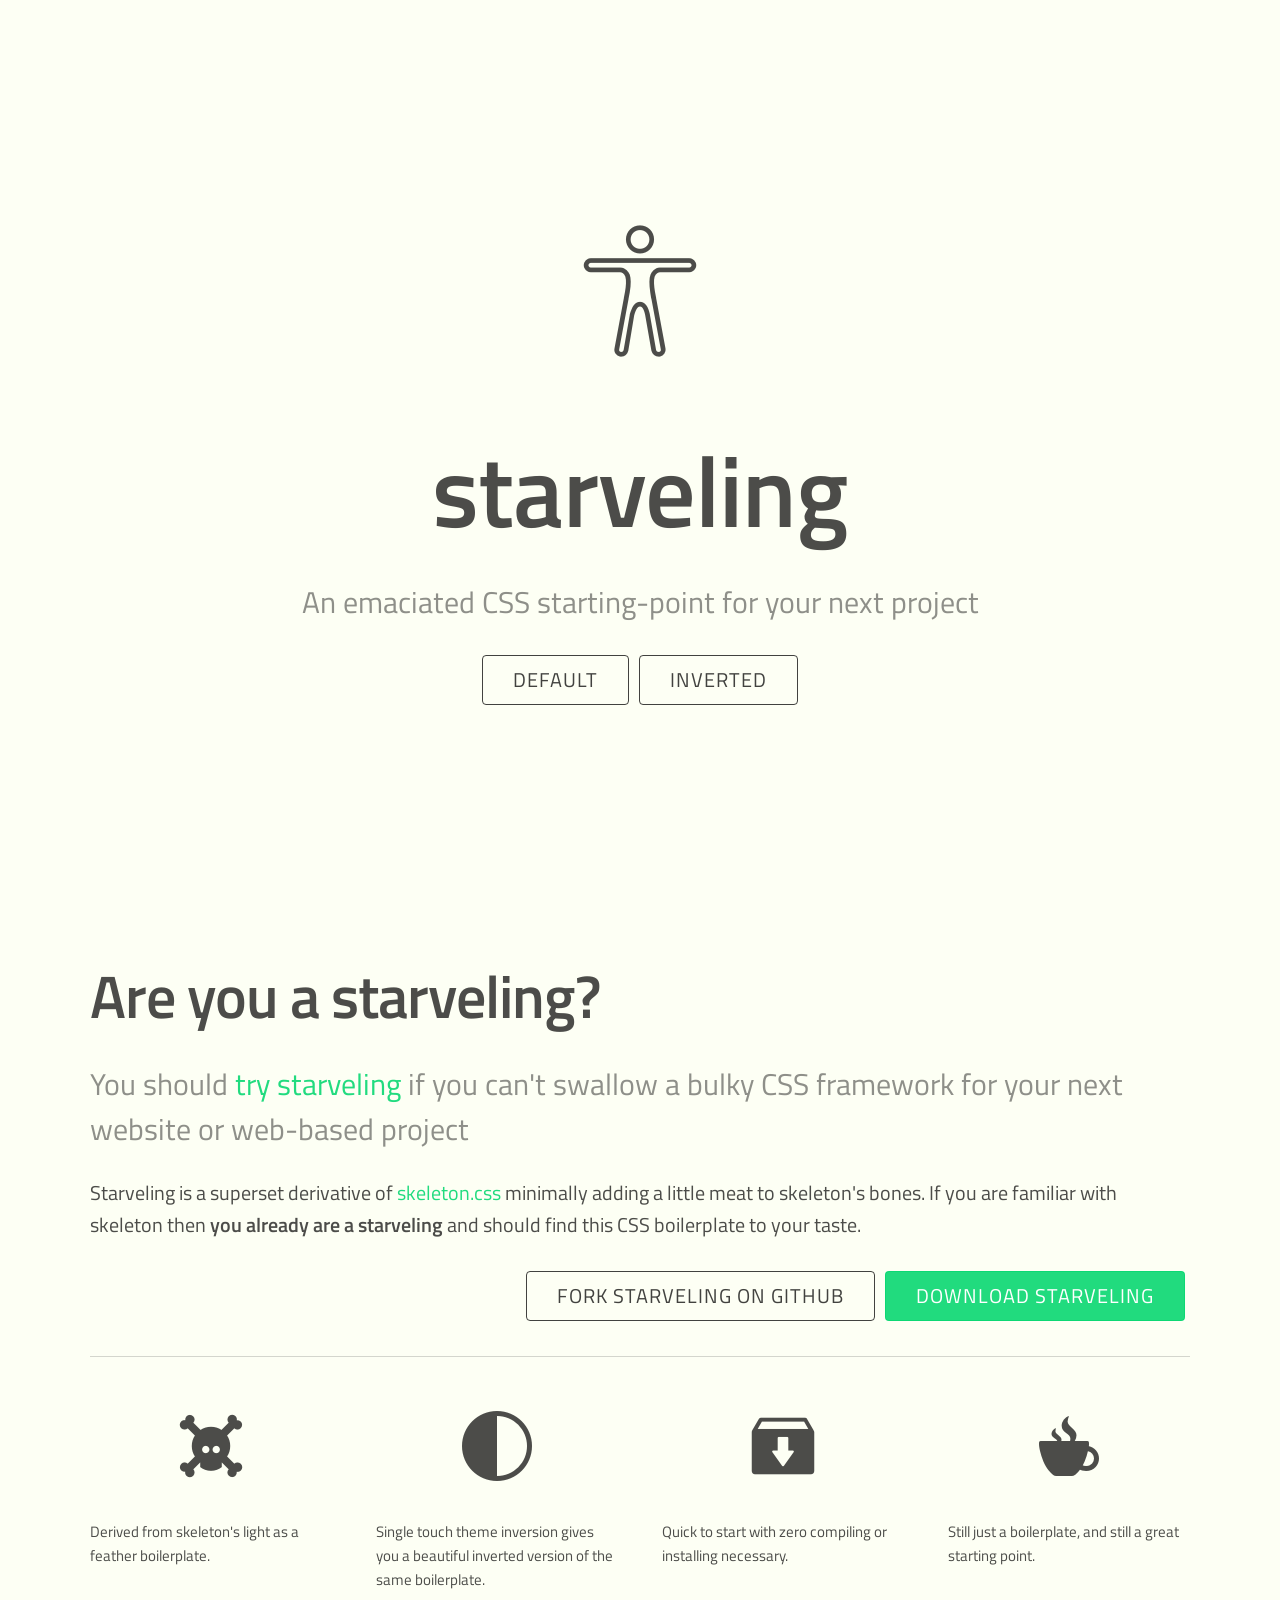
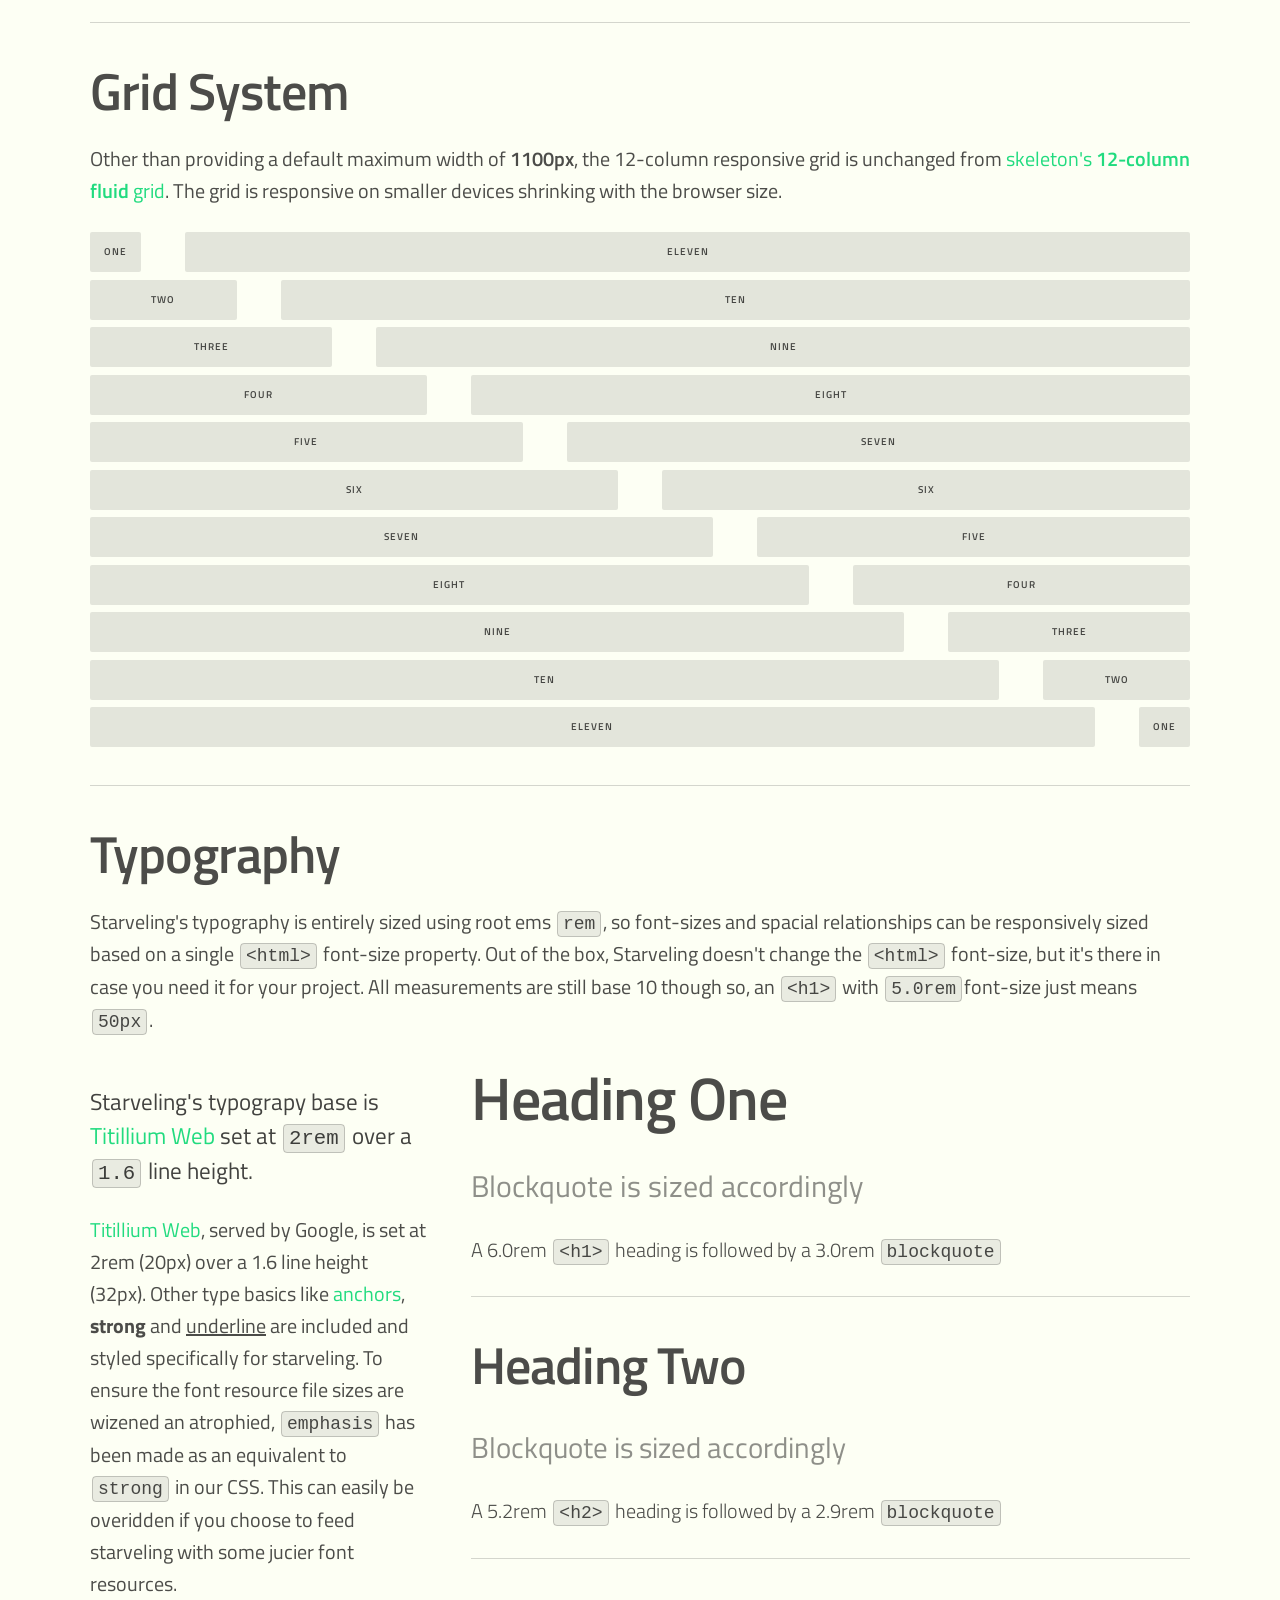
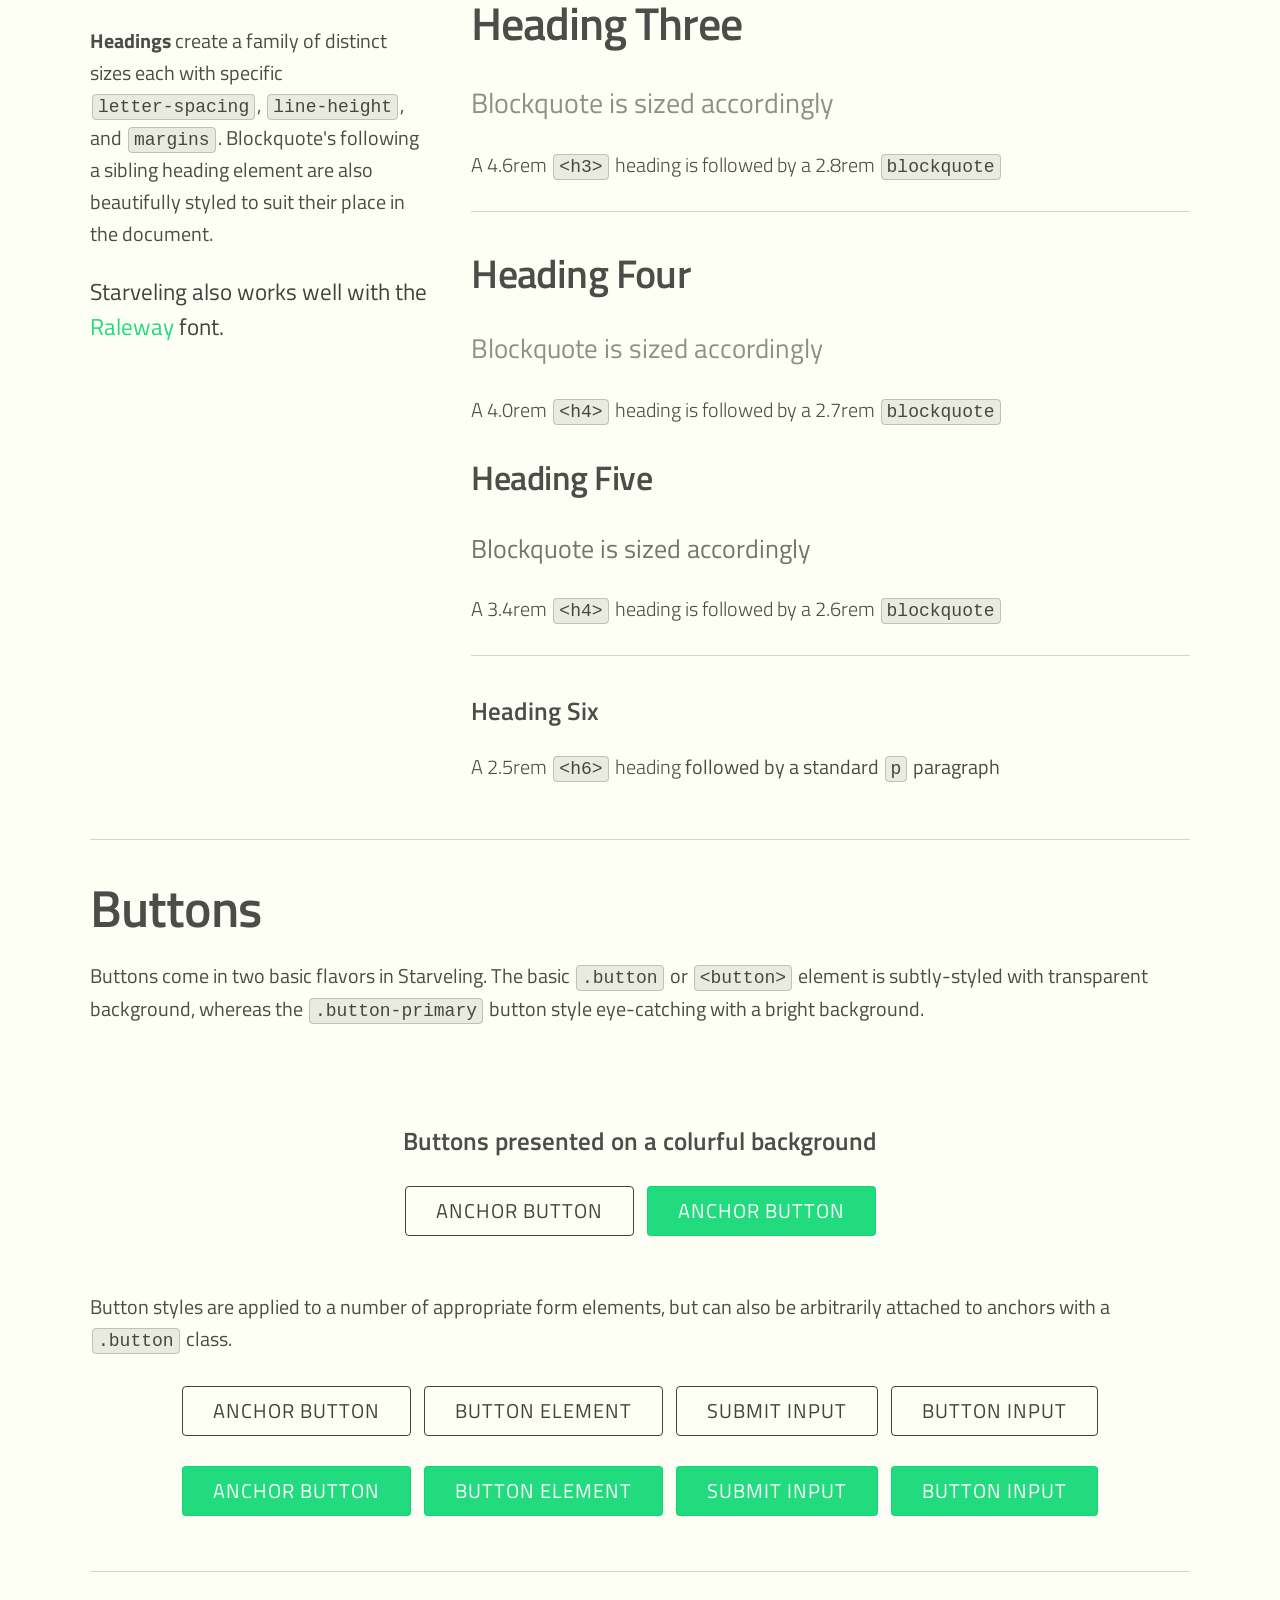
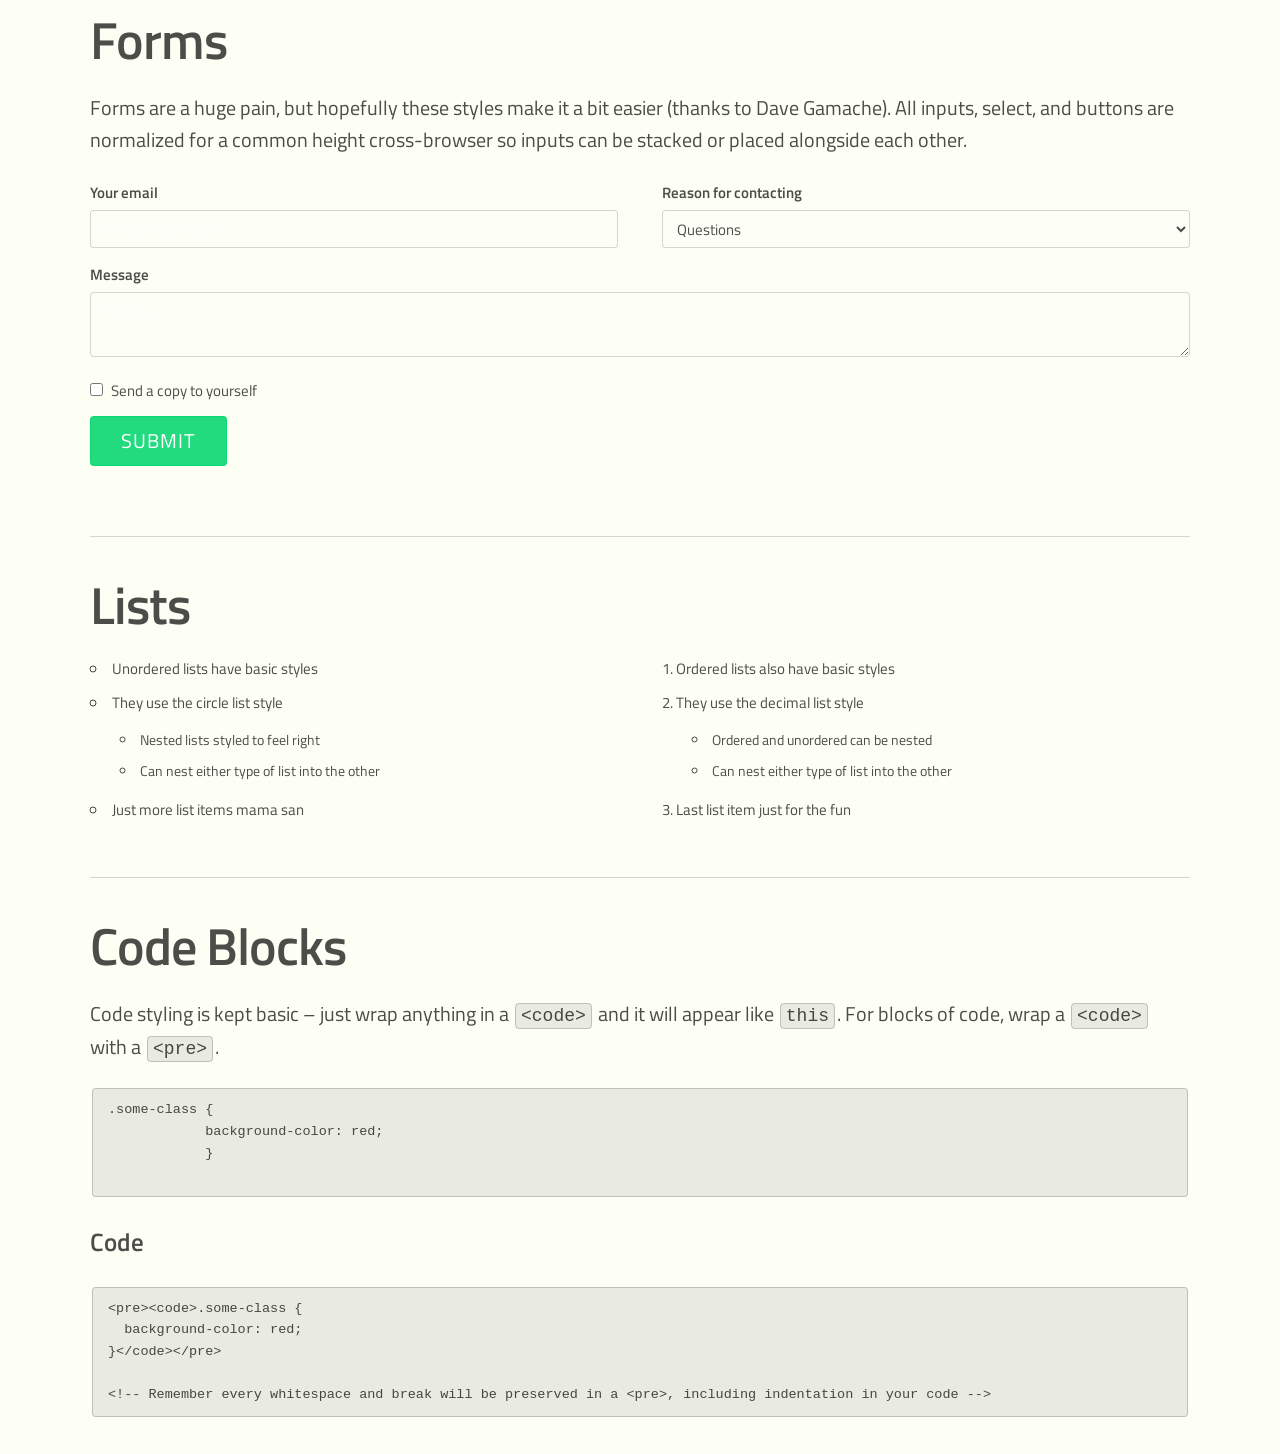
==== demo/index.html @ 649c333c "initial" ====
<!DOCTYPE html>
<html lang="en">
<head>

    <!-- Basic Page Needs -->
    <meta charset="utf-8">
    <title>Starveling - An emaciated CSS starting-point for your next project</title>
    <meta name="description" content="Starveling - An emaciated CSS starting-point for your next project">
    <meta name="author" content="Lee Tagg">
    <meta name="viewport" content="width=device-width, initial-scale=1">
    <link href='https://fonts.googleapis.com/css?family=Titillium+Web:300,400,600' rel='stylesheet' type='text/css'>
    <link rel="stylesheet" href="../css/normalize.css">
    <link rel="stylesheet" href="../css/starveling.css">
    <link rel="stylesheet" href="demo.css">
    <link rel="icon" type="image/png" href="images/favicon.png">
</head>
<body>
<div class="mega">
    <div class="row">
        <div class="twelve column">
            <i class="icon-starveling"></i>
            <h1>starveling</h1>
            <blockquote>An emaciated CSS starting-point for your next project</blockquote>
            <div class="u-well">
                <a class="button" href="index.html" >Default</a><a class="button" href="index.html?inverted#inverted" >Inverted</a>
            </div>
        </div>
    </div>
</div>
<div class="container">
    <div class="row">
        <div class="twelve column">
            <h1>Are you a starveling?</h1>
            <blockquote>You should <a href="#">try starveling</a> if you can't swallow a bulky CSS framework for your next website or web-based project</blockquote>
            <p>Starveling is a superset derivative of <a href="http://getskeleton.com">skeleton.css</a> minimally adding a little meat to skeleton's bones. If you are familiar with skeleton then <em>you already are a starveling</em> and should find this CSS boilerplate to your taste. </blockquote>
            <div class="u-well">
                <a class="button button-primary u-pull-right" href="https://anycode.io" >DOWNLOAD STARVELING</a>
                <a class="button u-pull-right" href="https://anycode.io">FORK STARVELING ON GITHUB</a>
            </div>
        </div>
    </div>
    <hr>
    <div class="row">
        <div class="twelve column">
            <div class="value-props row">
                <div class="three columns value-prop">
                    <i class="icon-skeleton"></i>
                    Derived from skeleton's light as a feather boilerplate.
                </div>
                <div class="three columns value-prop">
                    <i class="icon-invert"></i>
                    Single touch theme inversion gives you a beautiful inverted version of the same boilerplate.
                </div>
                <div class="three columns value-prop">
                    <i class="icon-download"></i>
                    Quick to start with zero compiling or installing necessary.
                </div>
                <div class="three columns value-prop">
                    <i class="icon-coffee"></i>
                    Still just a boilerplate, and still a great starting point.
                </div>
            </div>
        </div>
    </div>
    <hr>
    <div class="row">
        <h2>Grid System</h2>
        <!-- Grid -->
        <div class="docs-section" id="grid">
            <p>Other than providing a default maximum width of <em>1100px</em>, the 12-column responsive grid is unchanged from <a href="http://getskeleton.com/#grid">skeleton's <em>12-column fluid</em> grid</a>. The grid is responsive on smaller devices shrinking with the browser size.</p>
            <div class="example-grid docs-example">
                <div class="row">
                    <div class="one column">One</div>
                    <div class="eleven columns">Eleven</div>
                </div>
                <div class="row">
                    <div class="two columns">Two</div>
                    <div class="ten columns">Ten</div>
                </div>
                <div class="row">
                    <div class="three columns">Three</div>
                    <div class="nine columns">Nine</div>
                </div>
                <div class="row">
                    <div class="four columns">Four</div>
                    <div class="eight columns">Eight</div>
                </div>
                <div class="row">
                    <div class="five columns">Five</div>
                    <div class="seven columns">Seven</div>
                </div>
                <div class="row">
                    <div class="six columns">Six</div>
                    <div class="six columns">Six</div>
                </div>
                <div class="row">
                    <div class="seven columns">Seven</div>
                    <div class="five columns">Five</div>
                </div>
                <div class="row">
                    <div class="eight columns">Eight</div>
                    <div class="four  columns">Four</div>
                </div>
                <div class="row">
                    <div class="nine columns">Nine</div>
                    <div class="three columns">Three</div>
                </div>
                <div class="row">
                    <div class="ten columns">Ten</div>
                    <div class="two columns">Two</div>
                </div>
                <div class="row">
                    <div class="eleven columns">Eleven</div>
                    <div class="one column">One</div>
                </div>
            </div>
        </div>
    </div>
    <hr>
    <div class="row">
        <h2>Typography</h2>
        <p>Starveling's typography is entirely sized using root ems <code>rem</code>, so font-sizes and spacial relationships can be responsively sized based on a single <code>&lt;html&gt;</code> font-size property. Out of the box, Starveling doesn't change the <code>&lt;html&gt;</code> font-size, but it's there in case you need it for your project. All measurements are still base 10 though so, an <code>&lt;h1&gt;</code> with <code>5.0rem</code>font-size just means <code>50px</code>.</p>
        <div class="row">
            <div class="four columns">
                <blockquote>Starveling's typograpy base is <a href="http://www.google.com/fonts/specimen/Titillium+Web">Titillium Web</a> set at <code>2rem</code>  over a <code>1.6</code> line height.</blockquote>
                <p><a href="http://www.google.com/fonts/specimen/Titillium+Web">Titillium Web</a>, served by Google, is set at 2rem (20px) over a 1.6 line height (32px). Other type basics like <a href="http://starve.me/#">anchors</a>, <strong>strong</strong> and <u>underline</u> are included and styled specifically for starveling. To ensure the font resource file sizes are wizened an atrophied, <code>emphasis</code> has been made as an equivalent to <code>strong</code> in our CSS. This can easily be overidden if you choose to feed starveling with some jucier font resources.</p>
                <p><strong>Headings</strong> create a family of distinct sizes each with specific <code>letter-spacing</code>, <code>line-height</code>, and <code>margins</code>. Blockquote's following a sibling heading element are also beautifully styled to suit their place in the document.</p>
                <blockquote>Starveling also works well with the <a href="http://www.google.com/fonts/specimen/Raleway">Raleway</a> font.</blockquote>
            </div>
            <div class="eight columns typography">
                <h1>Heading One</h1>
                <blockquote>Blockquote is sized accordingly</blockquote>
                <p><span class="font">A 6.0rem <code>&lt;h1&gt;</code> heading is followed by a 3.0rem <code>blockquote</code></span></p>
                <hr>
                <h2>Heading Two</h2>
                <blockquote>Blockquote is sized accordingly</blockquote>
                <p><span class="font">A 5.2rem <code>&lt;h2&gt;</code> heading is followed by a 2.9rem <code>blockquote</code></span></p>
                <hr>
                <h3>Heading Three</h3>
                <blockquote>Blockquote is sized accordingly</blockquote>
                <p><span class="font">A 4.6rem <code>&lt;h3&gt;</code> heading is followed by a 2.8rem <code>blockquote</code></span></p>
                <hr>
                <h4>Heading Four</h4>
                <blockquote>Blockquote is sized accordingly</blockquote>
                <p><span class="font">A 4.0rem <code>&lt;h4&gt;</code> heading is followed by a 2.7rem <code>blockquote</code></span></p>
                <h5>Heading Five</h5>
                <blockquote>Blockquote is sized accordingly</blockquote>
                <p><span class="font">A 3.4rem <code>&lt;h4&gt;</code> heading is followed by a 2.6rem <code>blockquote</code></span></p>
                <hr>
                <h6>Heading Six</h6>
                <p><span class="font">A 2.5rem <code>&lt;h6&gt;</code> heading</span> followed by a standard <code>p</code> paragraph</p>
            </div>
        </div>
    </div>
    <hr>
    <div class="row">
        <h2>Buttons</h2>
        <p class="u-pad-below">Buttons come in two basic flavors in Starveling. The basic <code>.button</code> or <code>&lt;button&gt;</code> element is subtly-styled with transparent background, whereas the <code>.button-primary</code> button style eye-catching with a bright background.</p>
        <div class="twelve column sample-background u-center-text">
            <h6>Buttons presented on a colurful background</h6>
            <div class="u-well">
                <a class="button" href="https://anycode.io">Anchor Button</a>
                <a class="button button-primary" href="https://anycode.io" >Anchor Button</a>
            </div>
        </div>
        <p>Button styles are applied to a number of appropriate form elements, but can also be arbitrarily attached to anchors with a <code>.button</code> class.</p>
        <div class="u-center-text u-pad-below">
            <div class="u-well">
                <a class="button" href="http://starve.me/#">Anchor button</a>
                <button>Button element</button>
                <input type="submit" value="submit input">
                <input type="button" value="button input">
            </div>
        </div>
        <div class="u-center-text u-pad-below">
            <div class="u-well">
                <a class="button button-primary" href="http://starve.me/#">Anchor button</a>
                <button class="button-primary">Button element</button>
                <input class="button-primary" type="submit" value="submit input">
                <input class="button-primary" type="button" value="button input">
            </div>
        </div>
    </div>
    <hr>
    <div class="row">
        <h2>Forms</h2>
        <p>Forms are a huge pain, but hopefully these styles make it a bit easier (thanks to Dave Gamache). All inputs, select, and buttons are normalized for a common height cross-browser so inputs can be stacked or placed alongside each other.</p>
        <form>
            <div class="row">
                <div class="six columns">
                    <label for="exampleEmailInput">Your email</label>
                    <input class="u-full-width" type="email" placeholder="test@mailbox.com" id="exampleEmailInput">
                </div>
                <div class="six columns">
                    <label for="exampleRecipientInput">Reason for contacting</label>
                    <select class="u-full-width" id="exampleRecipientInput">
                        <option value="Option 1">Questions</option>
                        <option value="Option 2">Admiration</option>
                        <option value="Option 3">Can I get your number?</option>
                    </select>
                </div>
            </div>
            <label for="exampleMessage">Message</label>
            <textarea class="u-full-width" placeholder="Hi Dave …" id="exampleMessage"></textarea>
            <label class="example-send-yourself-copy">
                <input type="checkbox">
                <span class="label-body">Send a copy to yourself</span>
            </label>
            <input class="button-primary" type="submit" value="Submit">
        </form>
    </div>
    <hr>
    <div class="row">
        <h2>Lists</h2>
        <div class="row">
            <div class="six columns">
                <ul>
                    <li>Unordered lists have basic styles</li>
                    <li>
                        They use the circle list style
                        <ul>
                            <li>Nested lists styled to feel right</li>
                            <li>Can nest either type of list into the other</li>
                        </ul>
                    </li>
                    <li>Just more list items mama san</li>
                </ul>
            </div>
            <div class="six columns">
                <ol>
                    <li>Ordered lists also have basic styles</li>
                    <li>
                        They use the decimal list style
                        <ul>
                            <li>Ordered and unordered can be nested</li>
                            <li>Can nest either type of list into the other</li>
                        </ul>
                    </li>
                    <li>Last list item just for the fun</li>
                </ol>
            </div>
        </div>
    </div>
    <hr>
    <div class="row">
        <h2>Code Blocks</h2>
        <p>Code styling is kept basic – just wrap anything in a <code>&lt;code&gt;</code> and it will appear like <code>this</code>. For blocks of code, wrap a <code>&lt;code&gt;</code> with a <code>&lt;pre&gt;</code>.</p>
        <pre><code>.some-class {
            background-color: red;
            }
        </code></pre>
    </div>

    <!-- Code -->
    <div class="docs-section" id="code">
        <h6 class="docs-header">Code</h6>
        <p></p>
        <div class="docs-example">

        </div>


        <!-- CODE EXAMPLE ———————————————————————————————————————— -->
<pre class="code-example"><code class="code-example-body prettyprint prettyprinted"><span class="tag">&lt;pre&gt;&lt;code&gt;</span><span class="pln">.some-class {
  background-color: red;
}</span><span class="tag">&lt;/code&gt;&lt;/pre&gt;</span><span class="pln">

</span><span class="com">&lt;!-- Remember every whitespace and break will be preserved in a &lt;pre&gt;, including indentation in your code --&gt;</span></code>
</pre>
        <!-- ————————————————————————————————————————————————————— -->


    </div>
</div>
<script>
    if (location.href.match(/inverted$/)) {
        document.body.className = 'inverted';
    }
</script>
</body>
</html>
---- css/starveling.css ----
/*
* Starveling V0.0.0
* Copyright 2015-2016, Anycode
* A derived work based on:-
*
* Skeleton V2.0.4
* Copyright 2014, Dave Gamache
* www.getskeleton.com
* Free to use under the MIT license.
* http://www.opensource.org/licenses/mit-license.php
* 12/29/2014
*/


/* Table of contents
––––––––––––––––––––––––––––––––––––––––––––––––––
- Grid
- Base Styles
- Typography
- Links
- Buttons
- Forms
- Lists
- Code
- Tables
- Spacing
- Utilities
- Clearing
- Media Queries
*/


/* Grid
–––––––––––––––––––––––––––––––––––––––––––––––––– */
.container {
	position: relative;
	width: 100%;
	max-width: 1100px;
	margin: 0 auto;
	padding: 0 20px;
	box-sizing: border-box; }
.column,
.columns {
	width: 100%;
	float: left;
	box-sizing: border-box; }

/* For devices larger than 400px */
@media (min-width: 400px) {
	.container {
		width: 90%;
		padding: 0; }
}

/* For devices larger than 550px */
@media (min-width: 550px) {
	.container {
		width: 90%; }
	.column,
	.columns {
		margin-left: 4%; }
	.column:first-child,
	.columns:first-child {
		margin-left: 0; }

	.one.column,
	.one.columns                    { width: 4.66666666667%; }
	.two.columns                    { width: 13.3333333333%; }
	.three.columns                  { width: 22%;            }
	.four.columns                   { width: 30.6666666667%; }
	.five.columns                   { width: 39.3333333333%; }
	.six.columns                    { width: 48%;            }
	.seven.columns                  { width: 56.6666666667%; }
	.eight.columns                  { width: 65.3333333333%; }
	.nine.columns                   { width: 74.0%;          }
	.ten.columns                    { width: 82.6666666667%; }
	.eleven.columns                 { width: 91.3333333333%; }
	.twelve.columns                 { width: 100%; margin-left: 0; }

	.one-third.column               { width: 30.6666666667%; }
	.two-thirds.column              { width: 65.3333333333%; }

	.one-half.column                { width: 48%; }

	/* Offsets */
	.offset-by-one.column,
	.offset-by-one.columns          { margin-left: 8.66666666667%; }
	.offset-by-two.column,
	.offset-by-two.columns          { margin-left: 17.3333333333%; }
	.offset-by-three.column,
	.offset-by-three.columns        { margin-left: 26%;            }
	.offset-by-four.column,
	.offset-by-four.columns         { margin-left: 34.6666666667%; }
	.offset-by-five.column,
	.offset-by-five.columns         { margin-left: 43.3333333333%; }
	.offset-by-six.column,
	.offset-by-six.columns          { margin-left: 52%;            }
	.offset-by-seven.column,
	.offset-by-seven.columns        { margin-left: 60.6666666667%; }
	.offset-by-eight.column,
	.offset-by-eight.columns        { margin-left: 69.3333333333%; }
	.offset-by-nine.column,
	.offset-by-nine.columns         { margin-left: 78.0%;          }
	.offset-by-ten.column,
	.offset-by-ten.columns          { margin-left: 86.6666666667%; }
	.offset-by-eleven.column,
	.offset-by-eleven.columns       { margin-left: 95.3333333333%; }

	.offset-by-one-third.column,
	.offset-by-one-third.columns    { margin-left: 34.6666666667%; }
	.offset-by-two-thirds.column,
	.offset-by-two-thirds.columns   { margin-left: 69.3333333333%; }

	.offset-by-one-half.column,
	.offset-by-one-half.columns     { margin-left: 52%; }

}

/* Base Styles
–––––––––––––––––––––––––––––––––––––––––––––––––– */
/* NOTE
html is set to 62.5% so that all the REM measurements throughout Skeleton
are based on 10px sizing. So basically 1.5rem = 15px :) */
html {
	font-size: 62.5%; }
body {
	font-size: 1.5em; /* currently ems cause chrome bug misinterpreting rems on body element */
	line-height: 1.6;
	font-weight: 400;
	font-family: "Titillium Web", "HelveticaNeue", "Helvetica Neue", Helvetica, Arial, sans-serif;
}

/* Typography
–––––––––––––––––––––––––––––––––––––––––––––––––– */
h1, h2, h3, h4, h5, h6 {
	margin-top: 0;
	margin-bottom: 2rem;
	font-weight: 600; }
h1 { font-size: 5.0rem; line-height: 1.2;  letter-spacing: -.1rem;}
h1:first-of-type { margin-top: 3rem; }
h2 { font-size: 4.6rem; line-height: 1.25; letter-spacing: -.1rem; }
h3 { font-size: 4.0rem; line-height: 1.3;  letter-spacing: -.1rem; }
h4 { font-size: 3.4rem; line-height: 1.35; letter-spacing: -.08rem; }
h5 { font-size: 2.8rem; line-height: 1.5;  letter-spacing: -.05rem; }
h6 { font-size: 2.5rem; line-height: 1.6;  letter-spacing: 0; }
blockquote { font-size: 1.8rem; line-height: 1.5;  letter-spacing: 0;; }
h1 ~ blockquote  { font-size: 2.4rem; }
h2 ~ blockquote  { font-size: 2.3rem; }
h3 ~ blockquote { font-size: 2.2rem; }
h4 ~ blockquote { font-size: 2.1rem; }
h5 ~ blockquote { font-size: 2.0rem; }
p { font-size: 1.6rem; letter-spacing: 0; }
em { font-style: normal;
	font-weight: 600; }

/* Larger than phablet */
@media (min-width: 550px) {
	h1 { font-size: 6.0rem; }
	h1:first-of-type { margin-top: 6rem; }
	h2 { font-size: 5.2rem; }
	h3 { font-size: 4.6rem; }
	h4 { font-size: 4.0rem; }
	h5 { font-size: 3.4rem; }
	h6 { font-size: 2.5rem; }
	blockquote { font-size: 2.3rem;}
	h1 ~ blockquote  { font-size: 3rem; }
	h2 ~ blockquote  { font-size: 2.9rem; }
	h3 ~ blockquote { font-size: 2.8rem; }
	h4 ~ blockquote { font-size: 2.7rem; }
	h5 ~ blockquote { font-size: 2.6rem; }
	p { font-size: 2rem; letter-spacing: 0; }
}

p {
	margin-top: 0; }

blockquote {
	margin-left: 0;
	margin-right: 0; }

/* Links
–––––––––––––––––––––––––––––––––––––––––––––––––– */
a { text-decoration: none; }
a:hover { text-decoration: underline; }


/* Buttons
–––––––––––––––––––––––––––––––––––––––––––––––––– */
.button,
button,
input[type="submit"],
input[type="reset"],
input[type="button"] {
	display: inline-block;
	height: 5rem;
	padding: 0 3rem;
	text-align: center;
	font-size: 2rem;
	font-weight: 400;
	line-height: 4.8rem;
	letter-spacing: .1rem;
	text-transform: uppercase;
	text-decoration: none;
	white-space: nowrap;
	background-color: transparent;
	border-radius: 4px;
	border-style: solid;
	border-width: 1px;
	cursor: pointer;
	box-sizing: border-box; }
.button:hover,
button:hover,
input[type="submit"]:hover,
input[type="reset"]:hover,
input[type="button"]:hover,
.button:focus,
button:focus,
input[type="submit"]:focus,
input[type="reset"]:focus,
input[type="button"]:focus {
	text-decoration: none;
	outline: 0; }

/* Forms
–––––––––––––––––––––––––––––––––––––––––––––––––– */
input[type="email"],
input[type="number"],
input[type="search"],
input[type="text"],
input[type="tel"],
input[type="url"],
input[type="password"],
textarea,
select {
	height: 38px;
	padding: 6px 10px; /* The 6px vertically centers text on FF, ignored by Webkit */
	border-style: solid;
	border-width: 1px;
	border-radius: 4px;
	box-shadow: none;
	box-sizing: border-box; }
/* Removes awkward default styles on some inputs for iOS */
input[type="email"],
input[type="number"],
input[type="search"],
input[type="text"],
input[type="tel"],
input[type="url"],
input[type="password"],
textarea {
	-webkit-appearance: none;
	-moz-appearance: none;
	appearance: none; }
textarea {
	min-height: 65px;
	padding-top: 6px;
	padding-bottom: 6px; }
input[type="email"]:focus,
input[type="number"]:focus,
input[type="search"]:focus,
input[type="text"]:focus,
input[type="tel"]:focus,
input[type="url"]:focus,
input[type="password"]:focus,
textarea:focus,
select:focus {
	border-style: solid;
	border-width: 1px;
	outline: 0; }
label,
legend {
	display: block;
	margin-bottom: .5rem;
	font-weight: 600; }
fieldset {
	padding: 0;
	border-width: 0; }
input[type="checkbox"],
input[type="radio"] {
	display: inline; }
label > .label-body {
	display: inline-block;
	margin-left: .5rem;
	font-weight: normal; }


/* Lists
–––––––––––––––––––––––––––––––––––––––––––––––––– */
ul {
	list-style: circle inside; }
ol {
	list-style: decimal inside; }
ol, ul {
	padding-left: 0;
	margin-top: 0; }
ul ul,
ul ol,
ol ol,
ol ul {
	margin: 1.5rem 0 1.5rem 3rem;
	font-size: 90%; }
li {
	margin-bottom: 1rem; }


/* Code
–––––––––––––––––––––––––––––––––––––––––––––––––– */
code {
	padding: .2rem .5rem;
	margin: 0 .2rem;
	font-size: 90%;
	white-space: nowrap;
	border-style: solid;
	border-width: 1px;
	border-radius: 4px; }
pre > code {
	display: block;
	padding: 1rem 1.5rem;
	white-space: pre; }


/* Tables
–––––––––––––––––––––––––––––––––––––––––––––––––– */
th,
td {
	padding: 12px 15px;
	text-align: left;
	border-bottom-style: solid;
	border-bottom-width: 1px;
}
th:first-child,
td:first-child {
	padding-left: 0; }
th:last-child,
td:last-child {
	padding-right: 0; }


/* Spacing
–––––––––––––––––––––––––––––––––––––––––––––––––– */
button,
.button {
	margin-bottom: 1rem; }
input,
textarea,
select,
fieldset {
	margin-bottom: 1.5rem; }
pre,
blockquote,
dl,
figure,
table,
p,
ul,
ol,
form {
	margin-bottom: 2.5rem; }


/* Utilities
–––––––––––––––––––––––––––––––––––––––––––––––––– */
.u-center-text {
	text-align: center;
}

.u-pad-below {
	padding-bottom: 2rem;
}

.u-well > * {
	margin: 0.5rem;
}
.u-full-width {
	width: 100%;
	box-sizing: border-box; }
.u-max-full-width {
	max-width: 100%;
	box-sizing: border-box; }
.u-pull-right {
	float: right; }
.u-pull-left {
	float: left; }
.u-pull-right-or-full-width {
	float: right; }

/* Misc
–––––––––––––––––––––––––––––––––––––––––––––––––– */
hr {
	margin-top: 3rem;
	margin-bottom: 3.5rem;
	border-width: 0;
	border-top-width: 1px;
	border-top-style: solid;
}


/* Clearing
–––––––––––––––––––––––––––––––––––––––––––––––––– */

/* Self Clearing Goodness */
.container:after,
.row:after,
.u-cf {
	content: "";
	display: table;
	clear: both; }

/* Base Colors
–––––––––––––––––––––––––––––––––––––––––––––––––– */
/*
Note: Generally don't change base colors unless you are creating a whole new theme,
these are all done with RGBA so they (in theory) just work with any background color. You can choose
'default' or 'inverted',then modify the customizable colors from there.
*/

body {                              color: rgba(0, 0, 0, 0.7); }
blockquote {                        color: rgba(0, 0, 0, 0.74); }
h1 ~ blockquote, h2 ~ blockquote, h3 ~ blockquote {
									color: rgba(0, 0, 0, 0.44); }
h4 ~ blockquote {                   color: rgba(0, 0, 0, 0.44); }
h5 ~ blockquote {                   color: rgba(0, 0, 0, 0.54); }
h6 ~ blockquote {                   color: rgba(0, 0, 0, 0.64); }
@media (min-width: 550px) {
	body.inverted blockquote {      color: rgba(0, 0, 0, 0.44); }
	body.inverted h1 ~ blockquote { color: rgba(0, 0, 0, 0.28); }
}
hr {                     border-top-color: rgba(0, 0, 0, 0.16); }
.button, button, input[type="submit"], input[type="reset"], input[type="button"] {
									color: rgba(0, 0, 0, 0.74);
							 border-color: rgba(0, 0, 0, 0.74); }
.button:hover, button:hover, input[type="submit"]:hover, input[type="reset"]:hover, input[type="button"]:hover,
.button:focus, button:focus, input[type="submit"]:focus, input[type="reset"]:focus, input[type="button"]:focus {
									color: rgba(0, 0, 0, 0.74);
						 background-color: rgba(0, 0, 0, 0.28);
							 border-color: rgba(0, 0, 0, 0.08); }
code {                   background-color: rgba(0, 0, 0, 0.08);
							 border-color: rgba(0, 0, 0, 0.18); }
input[type="email"], input[type="number"], input[type="search"], input[type="text"], input[type="tel"],
input[type="url"], input[type="password"], textarea, select {
						 background-color: rgba(255, 255, 255, 0.3);
							 border-color: rgba(0, 0, 0, 0.16); }
th, td {              border-bottom-color: rgba(0, 0, 0, 0.16); }
::-webkit-input-placeholder {       color: rgba(0, 0, 0, 0.7); }
:-moz-placeholder {                 color: rgba(0, 0, 0, 0.7); }
::-moz-placeholder {                color: rgba(0, 0, 0, 0.7); }
:-ms-input-placeholder {            color: rgba(0, 0, 0, 0.7); }
body.inverted {                     color: rgba(255, 255, 255, 0.7); }
body.inverted blockquote {          color: rgba(255, 255, 255, 0.74); }
body.inverted h1 ~ blockquote, body.inverted h2 ~ blockquote, body.inverted h3 ~ blockquote {
									color: rgba(255, 255, 255, 0.44); }
@media (min-width: 550px) {
	body.inverted blockquote {      color: rgba(255, 255, 255, 0.44); }
	body.inverted h1 ~ blockquote { color: rgba(255, 255, 255, 0.28); }
}
body.inverted hr {       border-top-color: rgba(255,255,255, 0.16); }
body.inverted .button, body.inverted button, body.inverted input[type="submit"], body.inverted input[type="reset"],
body.inverted input[type="button"] {
									color: rgba(255, 255, 255, 0.74);
							 border-color: rgba(255, 255, 255, 0.44); }
body.inverted .button:hover, body.inverted button:hover, body.inverted input[type="submit"]:hover, body.inverted input[type="reset"]:hover,
body.inverted input[type="button"]:hover, body.inverted .button:focus, body.inverted button:focus, body.inverted input[type="submit"]:focus,
body.inverted input[type="reset"]:focus, body.inverted input[type="button"]:focus {
									color: rgba(255, 255, 255, 0.74);
						 background-color: rgba(255, 255, 255, 0.28);
						 	 border-color: rgba(255, 255, 255, 0.08); }
body.inverted code {     background-color: rgba(255, 255, 255, 0.08);
							 border-color: rgba(255, 255, 255, 0.18); }
body.inverted input[type="email"], body.inverted input[type="number"], body.inverted input[type="search"],
body.inverted input[type="text"], body.inverted input[type="tel"], body.inverted input[type="url"],
body.inverted input[type="password"], body.inverted textarea, body.inverted select {
						 background-color: rgba(0, 0, 0, 0.3);
							 border-color: rgba(255, 255, 255, 0.18); }
::-webkit-input-placeholder {       color: rgba(255, 255, 255, 0.7); }
:-moz-placeholder {                 color: rgba(255, 255, 255, 0.7); }
::-moz-placeholder {                color: rgba(255, 255, 255, 0.7); }
:-ms-input-placeholder {            color: rgba(255, 255, 255, 0.7); }

/* Customizable Colors
–––––––––––––––––––––––––––––––––––––––––––––––––– */
/*
Note: maybe sass/less could be useful here
*/

a {                                 color: rgba(9, 215, 114, 0.9); }
a:hover {                           color: rgba(33, 199, 178, 0.9); }
body.inverted a {                   color: rgba(9, 215, 114, 0.9); }
body.inverted a:hover {             color: rgba(33, 199, 178, 0.9); }
.button.button-primary, button.button-primary, input[type="submit"].button-primary, input[type="reset"].button-primary,
input[type="button"].button-primary {
									color: rgba(255,255,255, 1);
						 background-color: rgba(9, 215, 114, 0.9);
							 border-color: rgba(9, 215, 114, 0.9); }
body.inverted .button.button-primary, body.inverted button.button-primary, body.inverted input[type="submit"].button-primary,
body.inverted input[type="reset"].button-primary, body.inverted input[type="button"].button-primary {
									color: rgba(255,255,255, 1);
						 background-color: rgba(9, 215, 114, 0.9);
							 border-color: rgba(9, 215, 114, 0.9); }
.button.button-primary:hover, button.button-primary:hover, input[type="submit"].button-primary:hover,
input[type="reset"].button-primary:hover, input[type="button"].button-primary:hover, .button.button-primary:focus,
button.button-primary:focus, input[type="submit"].button-primary:focus, input[type="reset"].button-primary:focus,
input[type="button"].button-primary:focus {
									color: rgba(255,255,255, 1);
						 background-color: rgba(11, 179, 88, 0.9);
							 border-color: rgba(33, 199, 178, 0.9); }
body.inverted .button.button-primary:hover, body.inverted button.button-primary:hover, body.inverted input[type="submit"].button-primary:hover,
body.inverted input[type="reset"].button-primary:hover, body.inverted input[type="button"].button-primary:hover, body.inverted .button.button-primary:focus,
body.inverted button.button-primary:focus, body.inverted input[type="submit"].button-primary:focus, body.inverted input[type="reset"].button-primary:focus,
body.inverted input[type="button"].button-primary:focus {
									color: rgba(255,255,255, 1);
						 background-color: rgba(9, 250, 139, 0.9);
							 border-color: rgba(33, 199, 178, 0.9); }
input[type="email"]:focus, input[type="number"]:focus, input[type="search"]:focus, input[type="text"]:focus,
input[type="tel"]:focus, input[type="url"]:focus, input[type="password"]:focus, textarea:focus, select:focus {
							 border-color: rgba(33, 199, 178, 0.7); }
body.inverted input[type="email"]:focus, body.inverted input[type="number"]:focus, body.inverted input[type="search"]:focus,
body.inverted input[type="text"]:focus, body.inverted input[type="tel"]:focus, body.inverted input[type="url"]:focus,
body.inverted input[type="password"]:focus, body.inverted textarea:focus, body.inverted select:focus {
							 border-color: rgba(33, 199, 178, 0.6); }

/* Media Queries
–––––––––––––––––––––––––––––––––––––––––––––––––– */
/*
Note: The best way to structure the use of media queries is to create the queries
near the relevant code. For example, if you wanted to change the styles for buttons
on small devices, paste the mobile query code up in the buttons section and style it
there.
*/


/* Larger than mobile */
@media (min-width: 400px) {}

/* Larger than phablet (also point when grid becomes active) */
@media (min-width: 550px) {}

/* Larger than tablet */
@media (min-width: 750px) {}

/* Larger than desktop */
@media (min-width: 1000px) {}

/* Larger than Desktop HD */
@media (min-width: 1200px) {}
---- demo/demo.css ----
@charset "UTF-8";

@font-face {
	font-family: "starveling";
	src:url("fonts/starveling.eot");
	src:url("fonts/starveling.eot?#iefix") format("embedded-opentype"),
	url("fonts/starveling.woff") format("woff"),
	url("fonts/starveling.ttf") format("truetype"),
	url("fonts/starveling.svg#starveling") format("svg");
	font-weight: normal;
	font-style: normal;

}

[data-icon]:before {
	font-family: "starveling" !important;
	content: attr(data-icon);
	font-style: normal !important;
	font-weight: normal !important;
	font-variant: normal !important;
	text-transform: none !important;
	speak: none;
	line-height: 1;
	-webkit-font-smoothing: antialiased;
	-moz-osx-font-smoothing: grayscale;
}

[class^="icon-"]:before,
[class*=" icon-"]:before {
	font-family: "starveling" !important;
	font-style: normal !important;
	font-weight: normal !important;
	font-variant: normal !important;
	text-transform: none !important;
	speak: none;
	line-height: 1;
	-webkit-font-smoothing: antialiased;
	-moz-osx-font-smoothing: grayscale;
}

.icon-invert:before {
	content: "\69";
}
.icon-skeleton:before {
	content: "\6b";
}
.icon-coffee:before {
	content: "\63";
}
.icon-download:before {
	content: "\64";
}
.icon-starveling:before {
	content: "\73";
}


body {
	background: #fdfff4;
}

body.inverted {
	background: #121424;
}

i[class*=icon] {
	font-size: 8rem;
	text-align: center;
	display: block;
}

.mega {
	background-image: url(images/sample-background.jpg);
	background-position-x: 80%;
	background-position-y: 39.5%;
	background-size: auto 160%;
	padding: 10rem 3rem;
	text-align: center;
	height: auto;
	width: 100vw;
	display: table-cell;
	vertical-align: middle;
}

.mega h1 {
	margin: 0;
	padding: 0;
	font-size: 5rem;
}

.mega i {
	font-size: 8rem;
}

@media (min-width: 650px) {
	.mega {
		background-size: auto 150%;
		padding: 0rem 3rem;
		height: 80vh;
	}

	.mega h1 {
		font-size: 10rem;
	}

	.mega i {
		font-size: 15rem;
	}
}

@media (min-width: 850px) {
	.mega {
		height: 100vh;
	}
}

body.inverted .mega {
	background-image: url(images/sample-background.jpg);
	background-position-x: 80%;
	background-position-y: 60.5%;
}

.sample-background {
	background-image: url(images/sample-background.jpg);
	border-radius: 1rem;
	padding: 2rem 3rem;
	margin: 3rem auto;
	background-position-x: 16%;
	background-position-y: 24%;
}

body.inverted .sample-background {
	background-position-x: 100%;
	background-position-y: 20%;
}


.example-grid .column,
.example-grid .columns {
	background: rgba(0, 0, 0, 0.1);
	text-align: center;
	border-radius: 0.2rem;
	font-size: 1rem;
	text-transform: uppercase;
	height: 4rem;
	line-height: 4rem;
	margin-bottom: .75rem;
	font-weight: 600;
	letter-spacing: .1rem; }

body.inverted .example-grid .column,
body.inverted .example-grid .columns {
	background: rgba(255, 255, 255, 0.1);
}

.typography h1 {
	margin-top: 0;
}

.font {
	font-weight: 300!important;
}
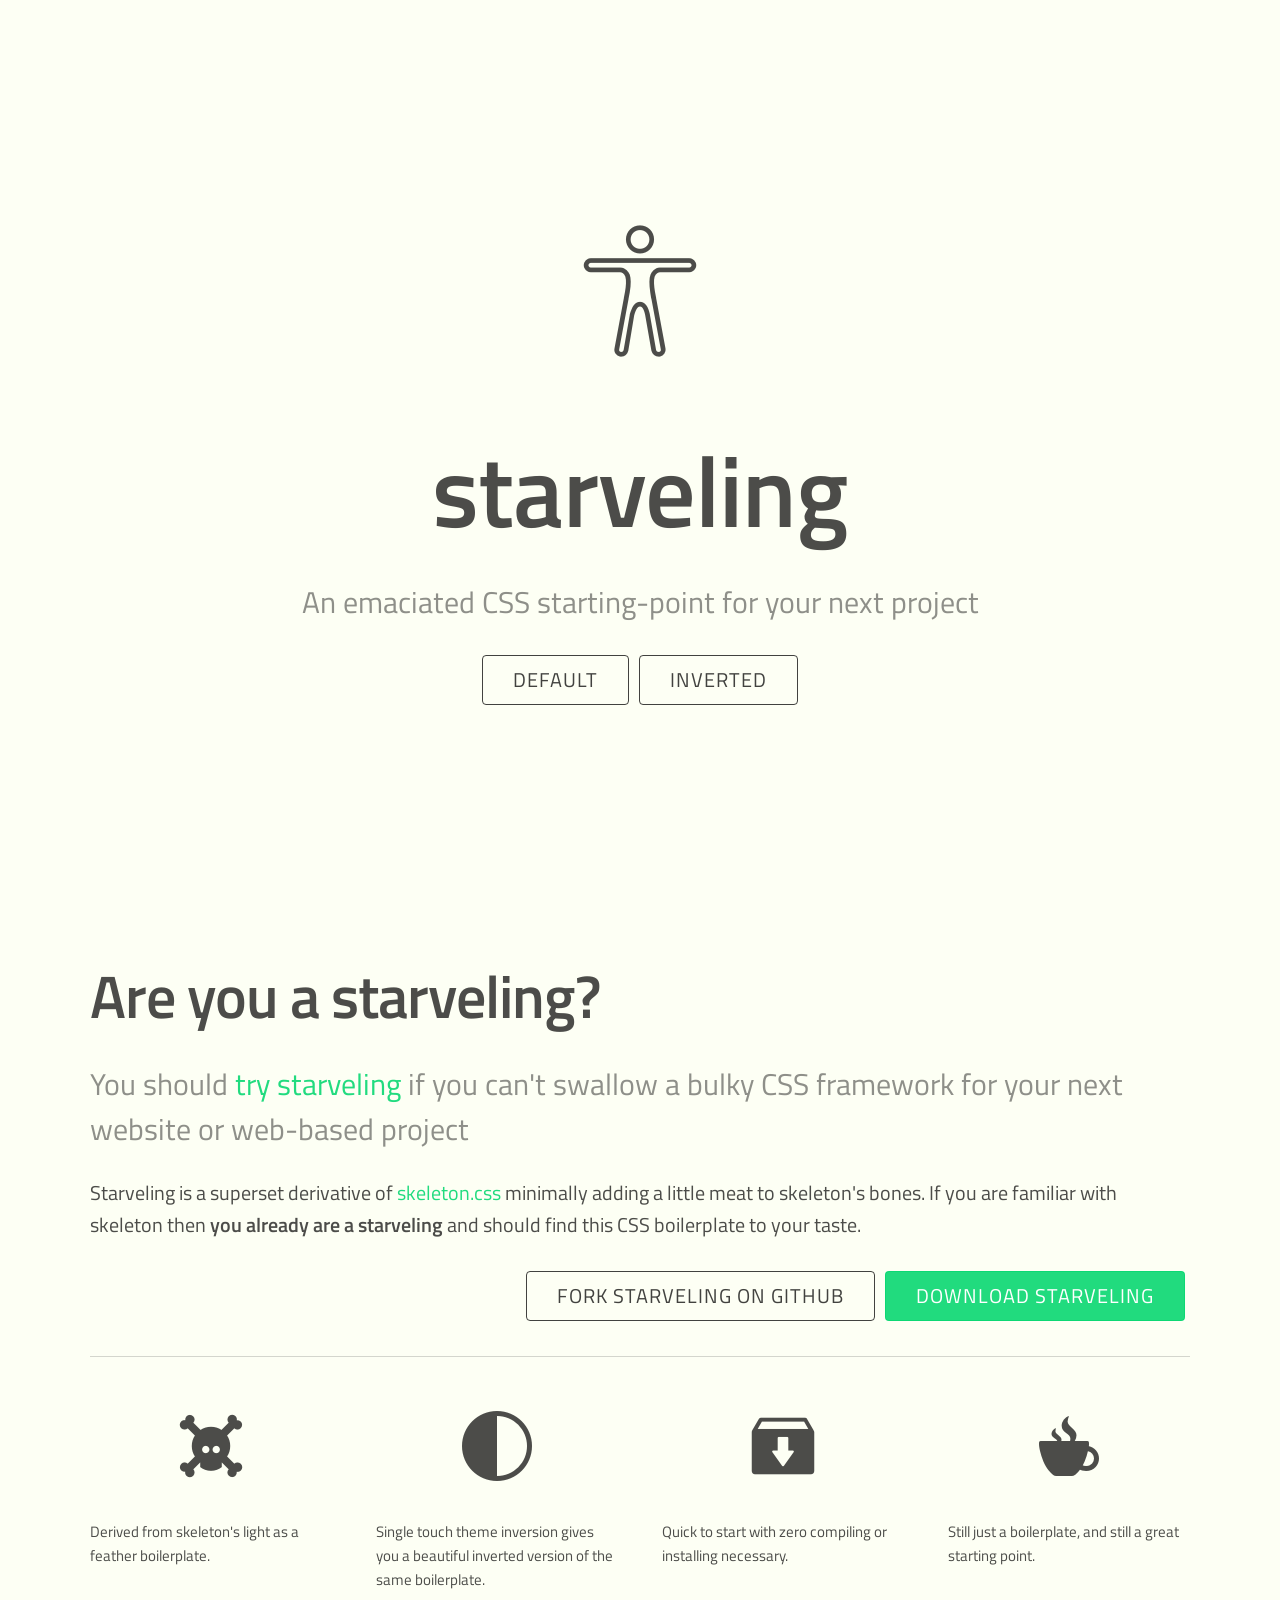
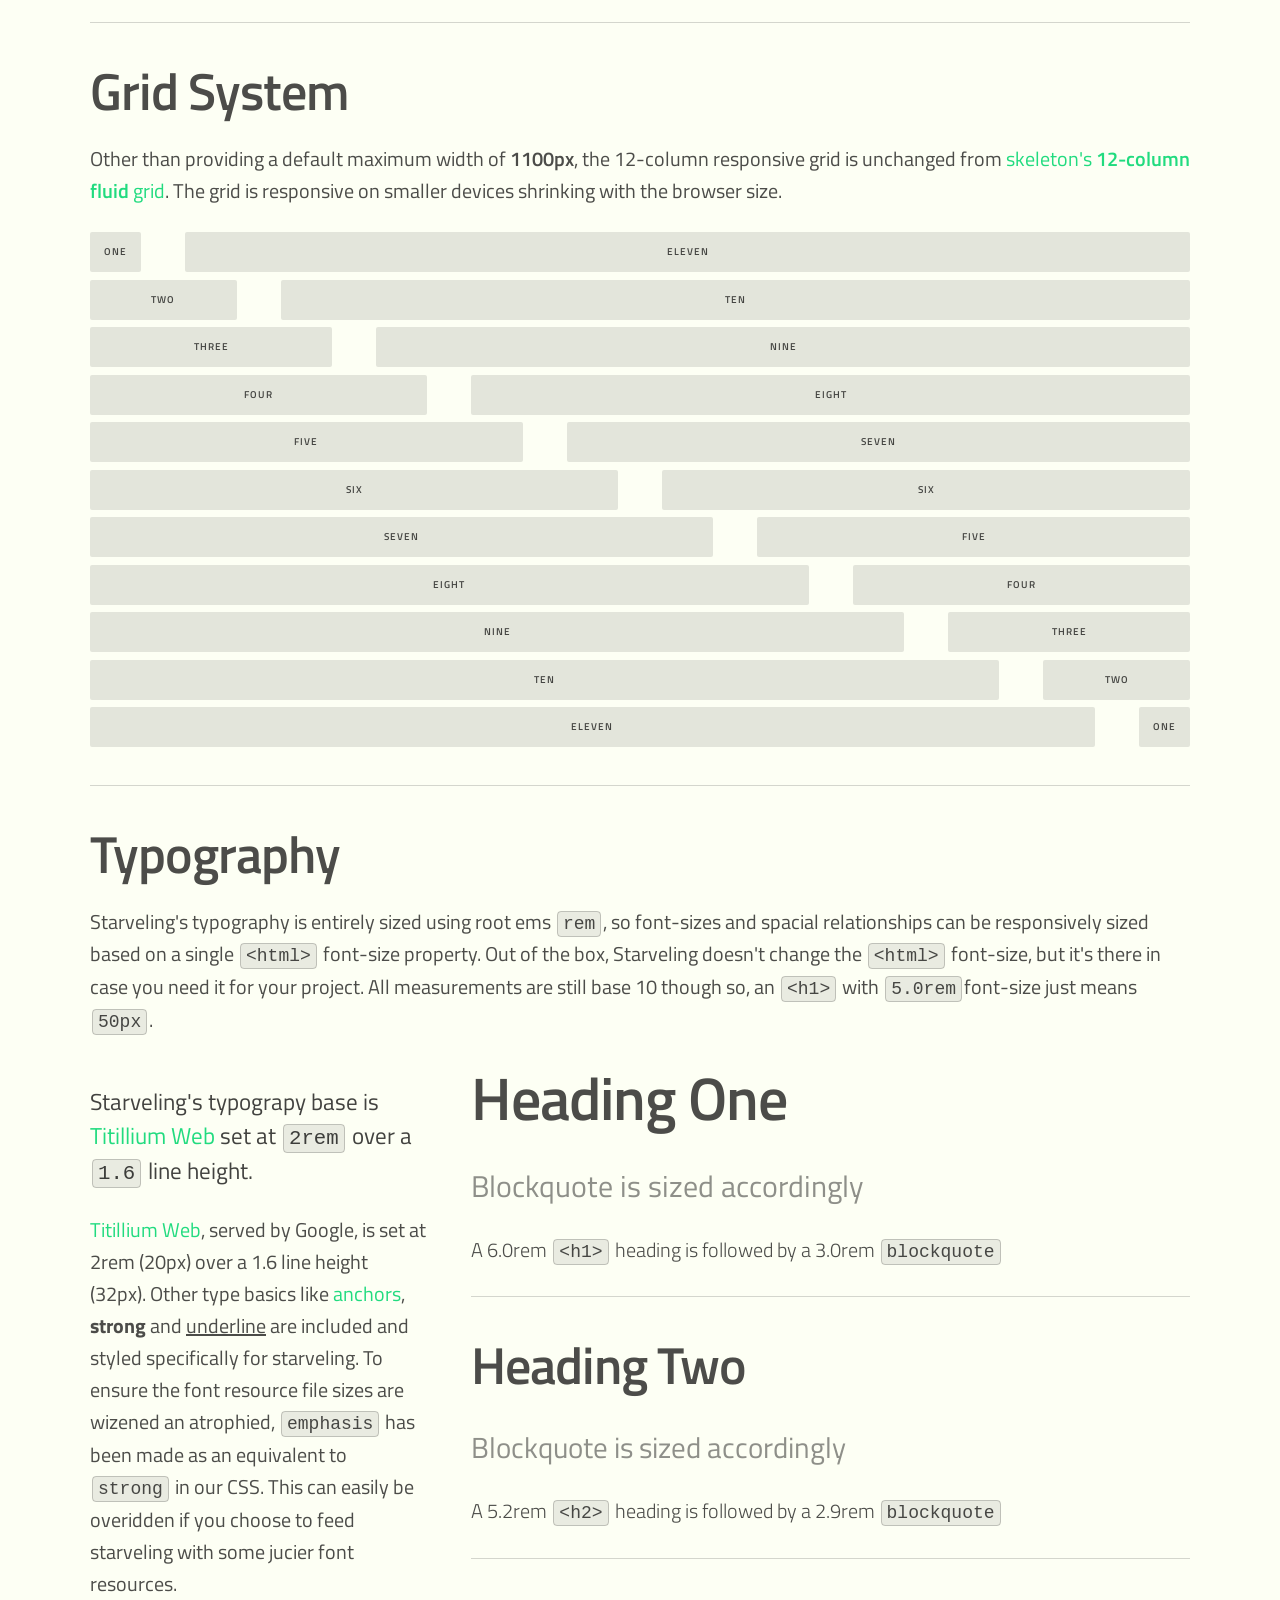
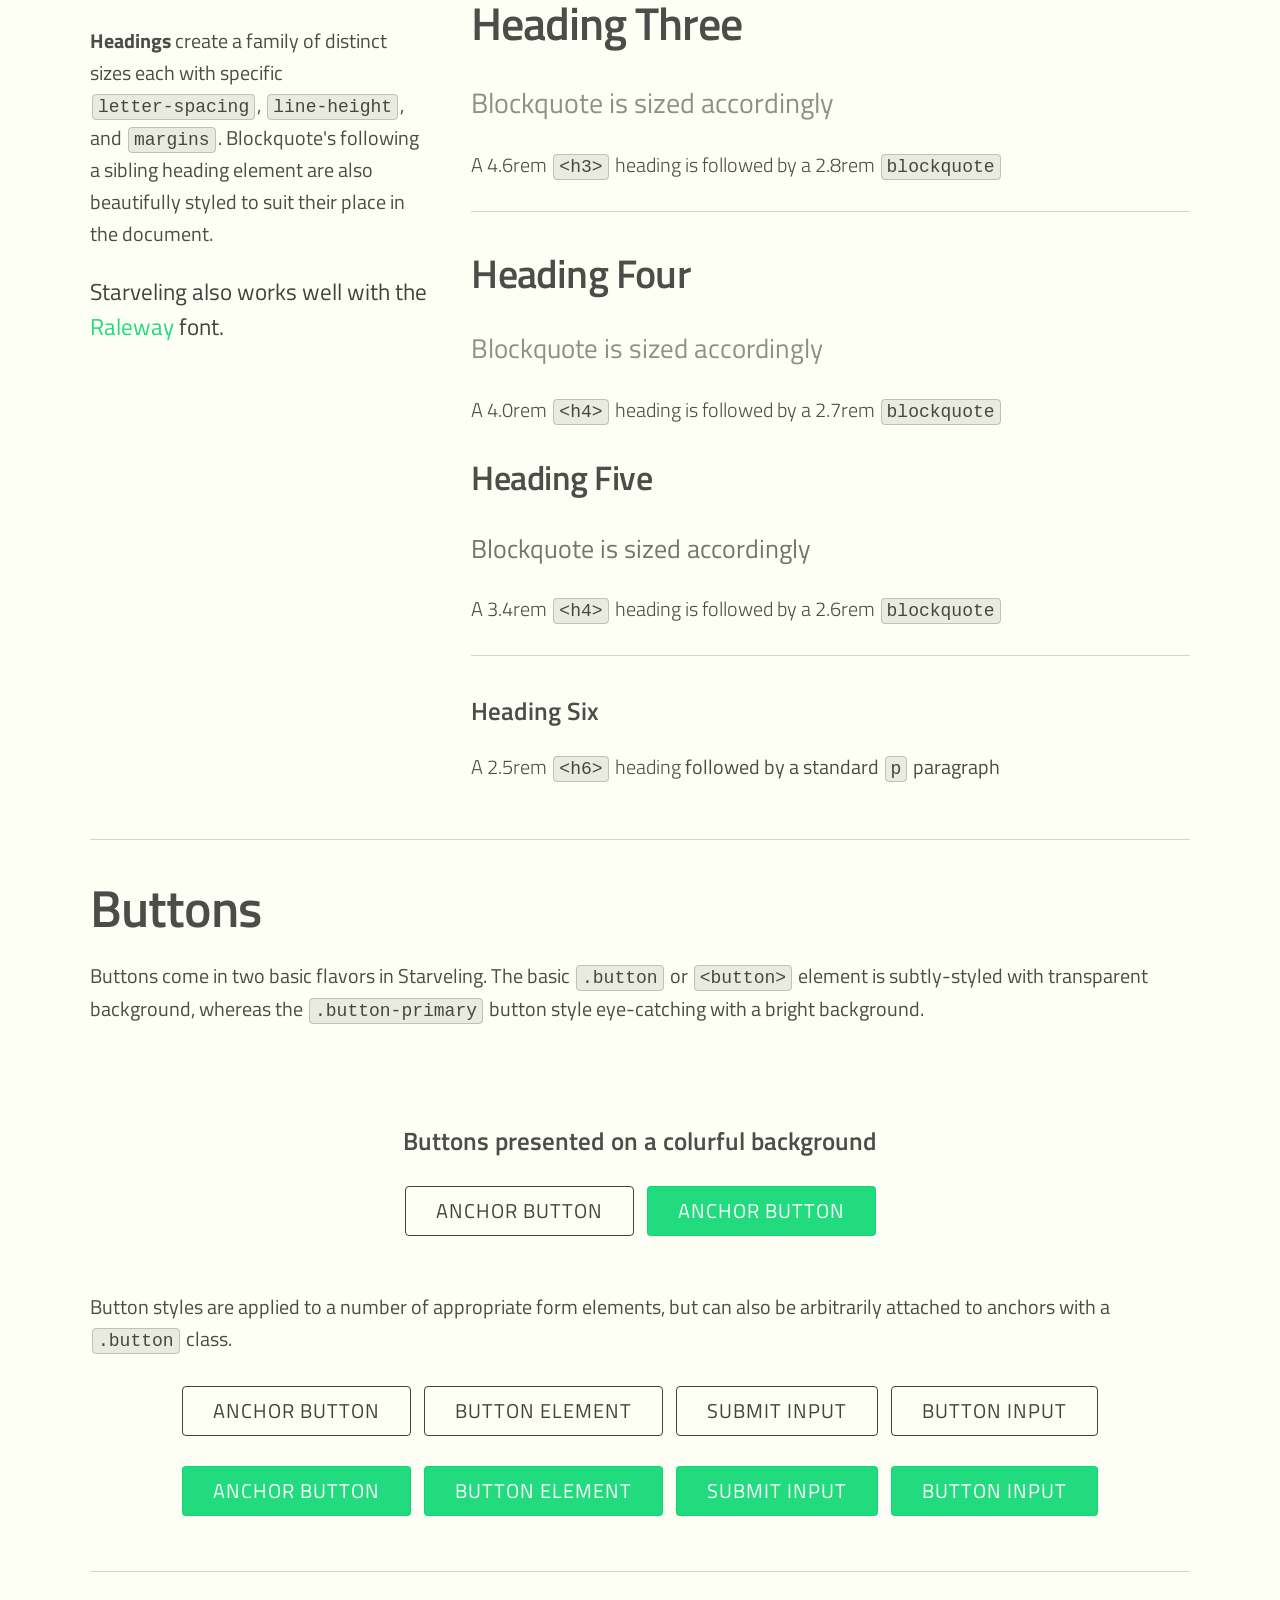
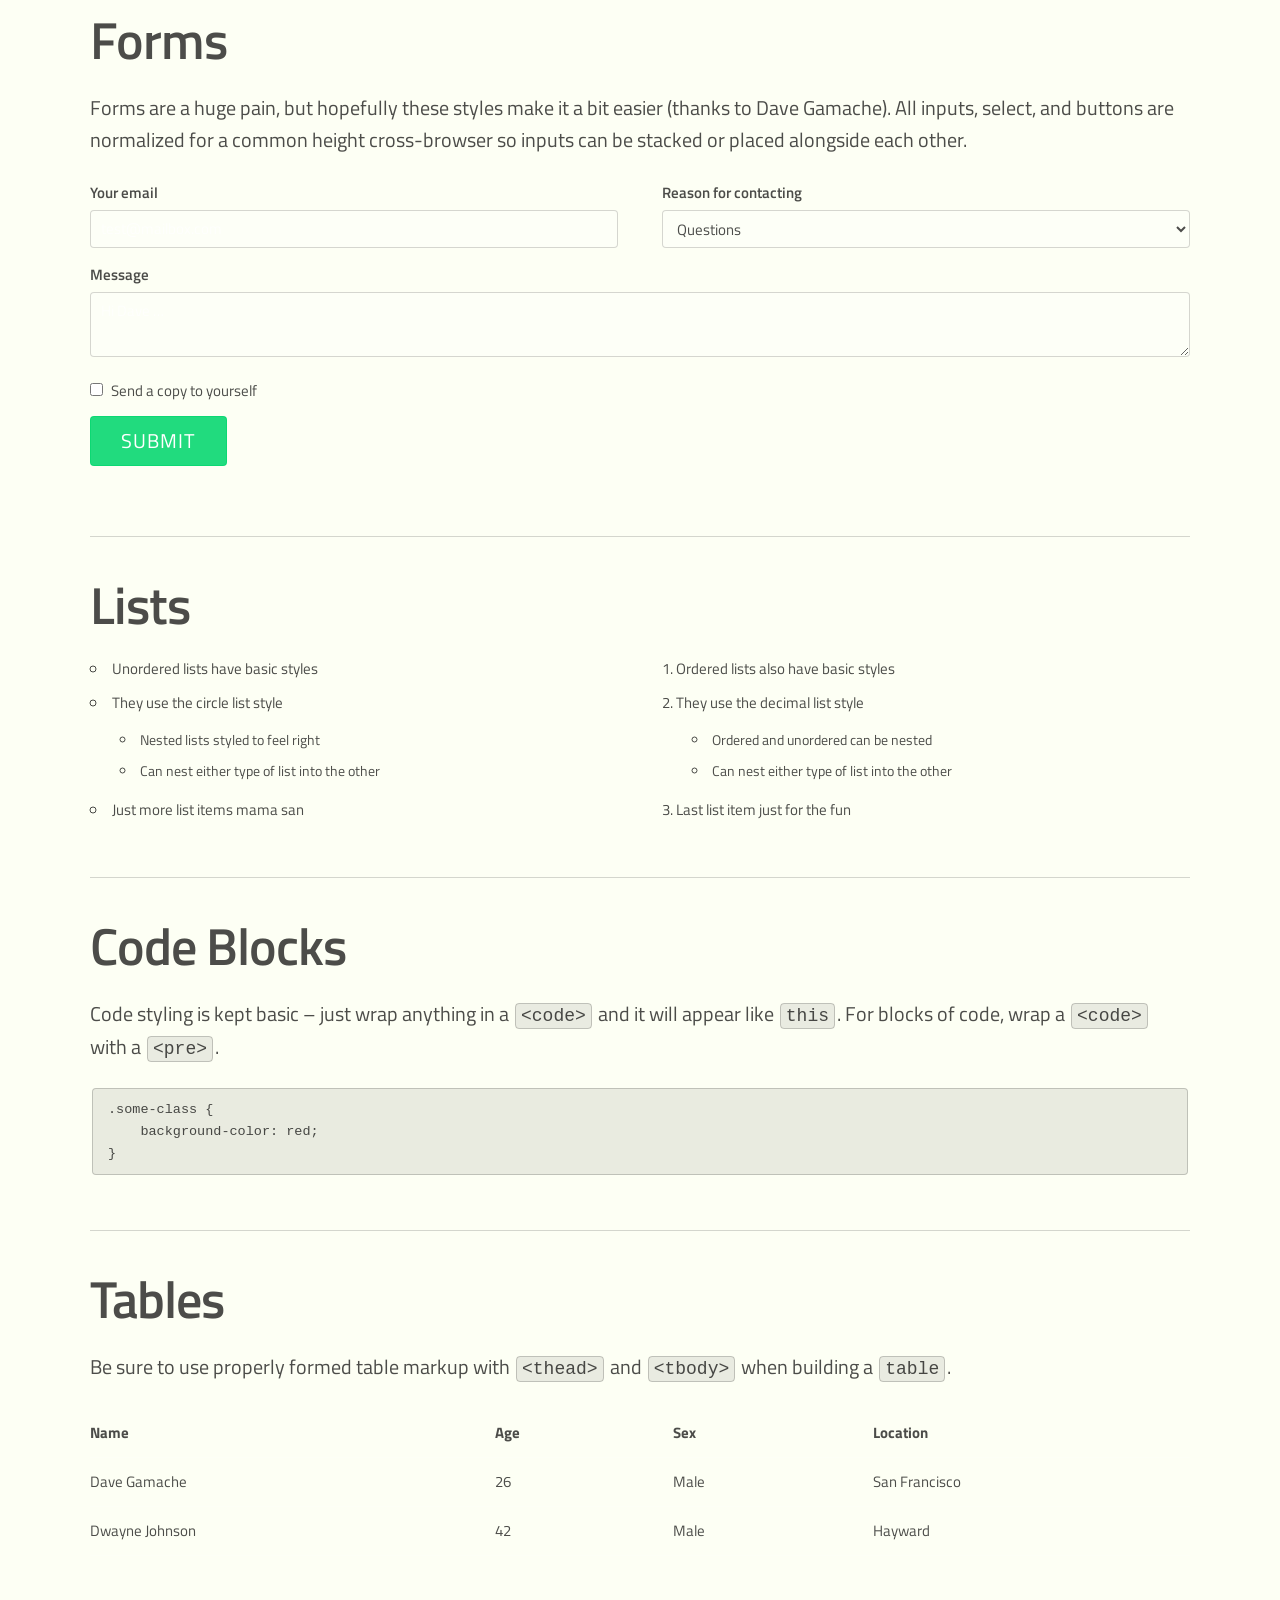
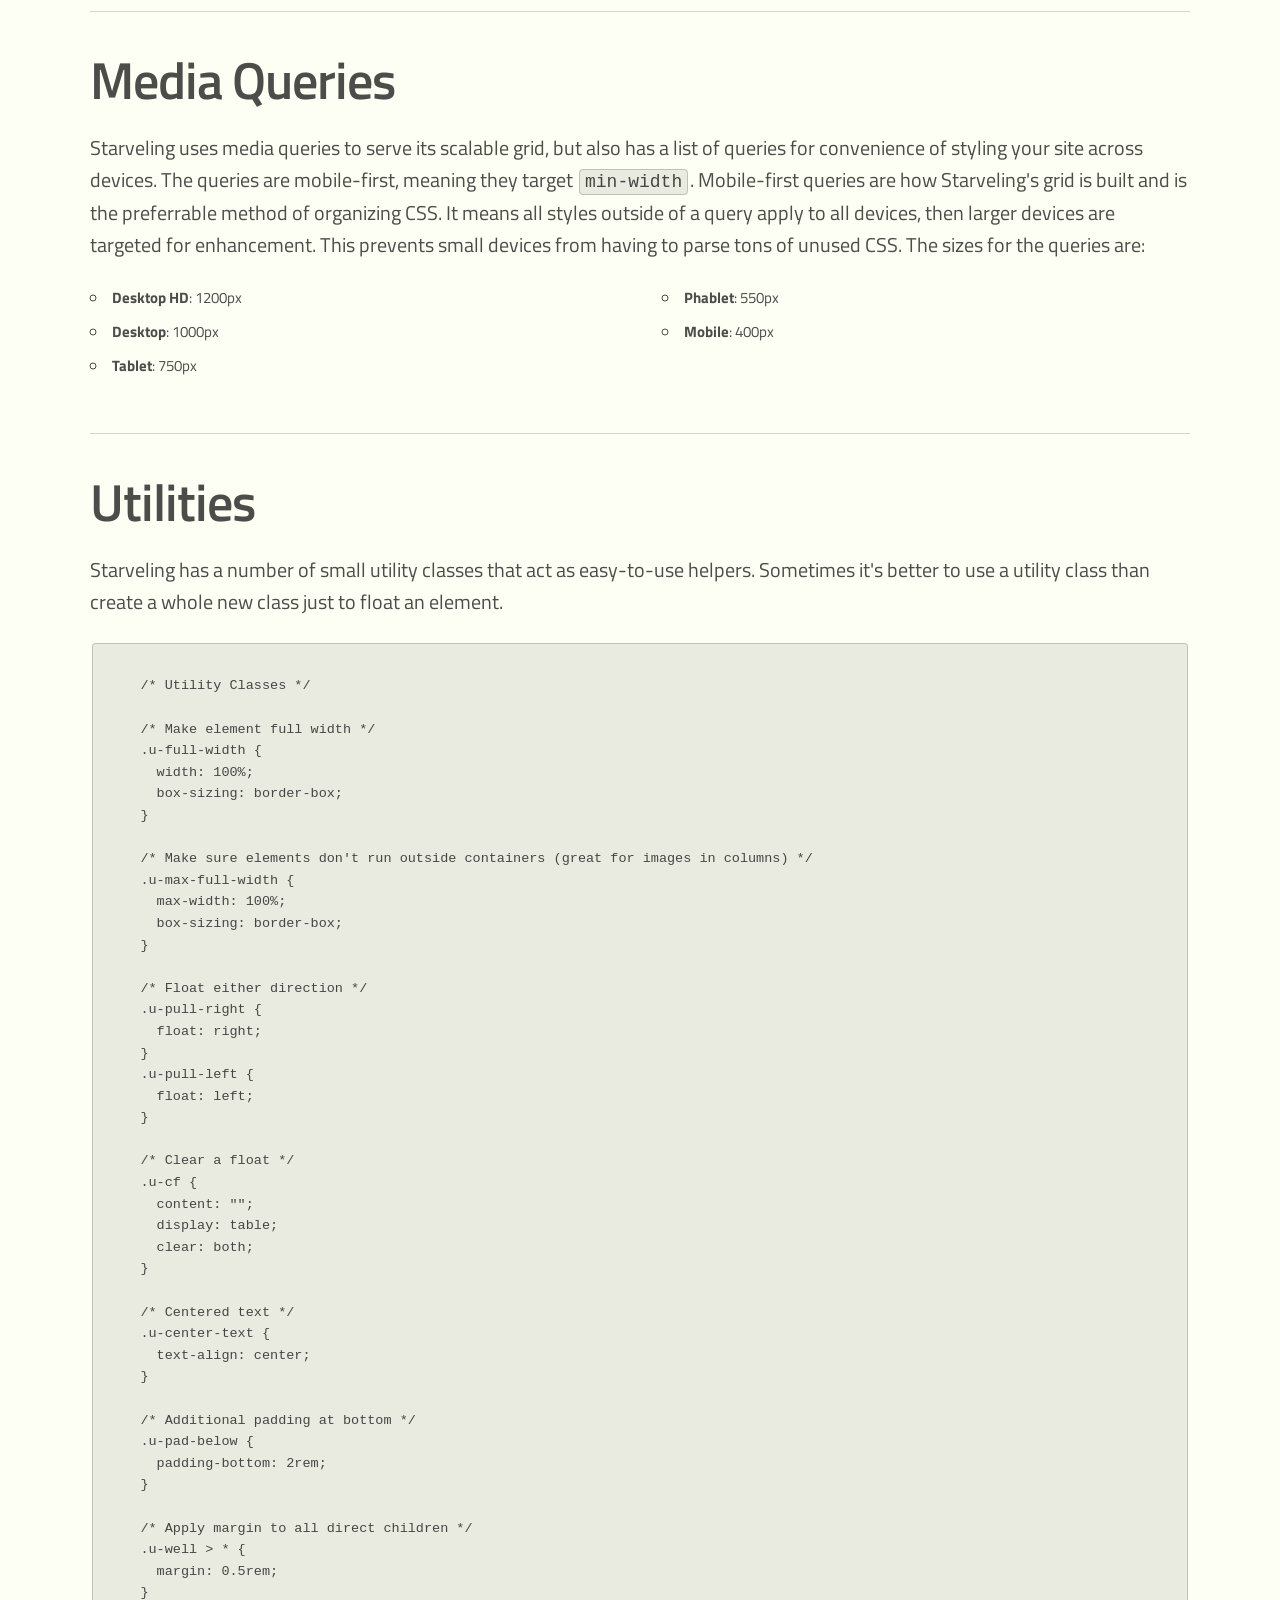
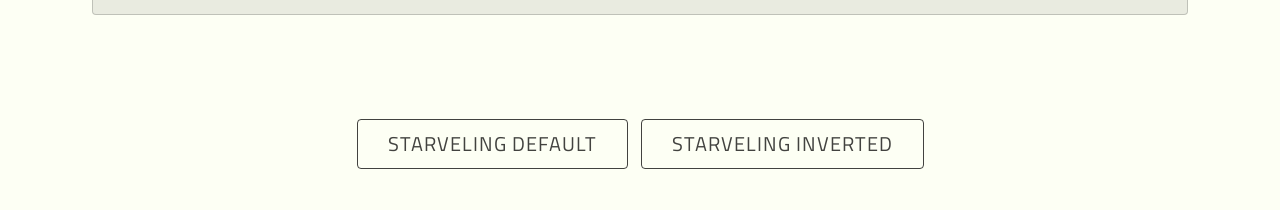
==== commit a2bd4591: "demo - stage one" ====
--- a/demo/index.html
+++ b/demo/index.html
@@ -246,30 +246,114 @@
         <h2>Code Blocks</h2>
         <p>Code styling is kept basic – just wrap anything in a <code>&lt;code&gt;</code> and it will appear like <code>this</code>. For blocks of code, wrap a <code>&lt;code&gt;</code> with a <code>&lt;pre&gt;</code>.</p>
         <pre><code>.some-class {
-            background-color: red;
-            }
-        </code></pre>
-    </div>
-
-    <!-- Code -->
-    <div class="docs-section" id="code">
-        <h6 class="docs-header">Code</h6>
-        <p></p>
-        <div class="docs-example">
-
-        </div>
-
-
-        <!-- CODE EXAMPLE ———————————————————————————————————————— -->
-<pre class="code-example"><code class="code-example-body prettyprint prettyprinted"><span class="tag">&lt;pre&gt;&lt;code&gt;</span><span class="pln">.some-class {
-  background-color: red;
-}</span><span class="tag">&lt;/code&gt;&lt;/pre&gt;</span><span class="pln">
-
-</span><span class="com">&lt;!-- Remember every whitespace and break will be preserved in a &lt;pre&gt;, including indentation in your code --&gt;</span></code>
+    background-color: red;
+}</code></pre>
+    </div>
+    <hr>
+    <div class="row">
+        <h2>Tables</h2>
+        <p>Be sure to use properly formed table markup with <code>&lt;thead&gt;</code> and <code>&lt;tbody&gt;</code> when building a <code>table</code>.</p>
+        <table class="u-full-width">
+            <thead>
+            <tr>
+                <th>Name</th>
+                <th>Age</th>
+                <th>Sex</th>
+                <th>Location</th>
+            </tr>
+            </thead>
+            <tbody>
+            <tr>
+                <td>Dave Gamache</td>
+                <td>26</td>
+                <td>Male</td>
+                <td>San Francisco</td>
+            </tr>
+            <tr>
+                <td>Dwayne Johnson</td>
+                <td>42</td>
+                <td>Male</td>
+                <td>Hayward</td>
+            </tr>
+            </tbody>
+        </table>
+    </div>
+    <hr>
+    <div class="row">
+        <h2>Media Queries</h2>
+        <p>Starveling uses media queries to serve its scalable grid, but also has a list of queries for convenience of styling your site across devices. The queries are mobile-first, meaning they target <code>min-width</code>. Mobile-first queries are how Starveling's grid is built and is the preferrable method of organizing CSS. It means all styles outside of a query apply to all devices, then larger devices are targeted for enhancement. This prevents small devices from having to parse tons of unused CSS. The sizes for the queries are:</p>
+        <div class="row">
+            <div class="six columns">
+                <ul>
+                    <li><strong>Desktop HD</strong>: 1200px</li>
+                    <li><strong>Desktop</strong>: 1000px</li>
+                    <li><strong>Tablet</strong>: 750px</li>
+                </ul>
+            </div>
+            <div class="six columns">
+                <ul>
+                    <li><strong>Phablet</strong>: 550px</li>
+                    <li><strong>Mobile</strong>: 400px</li>
+                </ul>
+            </div>
+        </div>
+        <hr>
+        <div class="row">
+            <h2>Utilities</h2>
+            <p>Starveling has a number of small utility classes that act as easy-to-use helpers. Sometimes it's better to use a utility class than create a whole new class just to float an element.</p>
+<pre><code>
+    /* Utility Classes */
+
+    /* Make element full width */
+    .u-full-width {
+      width: 100%;
+      box-sizing: border-box;
+    }
+
+    /* Make sure elements don't run outside containers (great for images in columns) */
+    .u-max-full-width {
+      max-width: 100%;
+      box-sizing: border-box;
+    }
+
+    /* Float either direction */
+    .u-pull-right {
+      float: right;
+    }
+    .u-pull-left {
+      float: left;
+    }
+
+    /* Clear a float */
+    .u-cf {
+      content: "";
+      display: table;
+      clear: both;
+    }
+
+    /* Centered text */
+    .u-center-text {
+      text-align: center;
+    }
+
+    /* Additional padding at bottom */
+    .u-pad-below {
+      padding-bottom: 2rem;
+    }
+
+    /* Apply margin to all direct children */
+    .u-well > * {
+      margin: 0.5rem;
+    }
+</code>
 </pre>
-        <!-- ————————————————————————————————————————————————————— -->
-
-
+            <div class="twelve column sample-background u-center-text">
+                <div class="u-well">
+                    <a class="button" href="index.html">Starveling Default</a>
+                    <a class="button button" href="inverted.html" >Starveling Inverted</a>
+                </div>
+            </div>
+        </div>
     </div>
 </div>
 <script>
--- a/css/starveling.css
+++ b/css/starveling.css
@@ -471,6 +471,7 @@
 body.inverted input[type="password"], body.inverted textarea, body.inverted select {
 						 background-color: rgba(0, 0, 0, 0.3);
 							 border-color: rgba(255, 255, 255, 0.18); }
+th, td {              border-bottom-color: rgba(255, 255, 255, 0.16); }
 ::-webkit-input-placeholder {       color: rgba(255, 255, 255, 0.7); }
 :-moz-placeholder {                 color: rgba(255, 255, 255, 0.7); }
 ::-moz-placeholder {                color: rgba(255, 255, 255, 0.7); }
